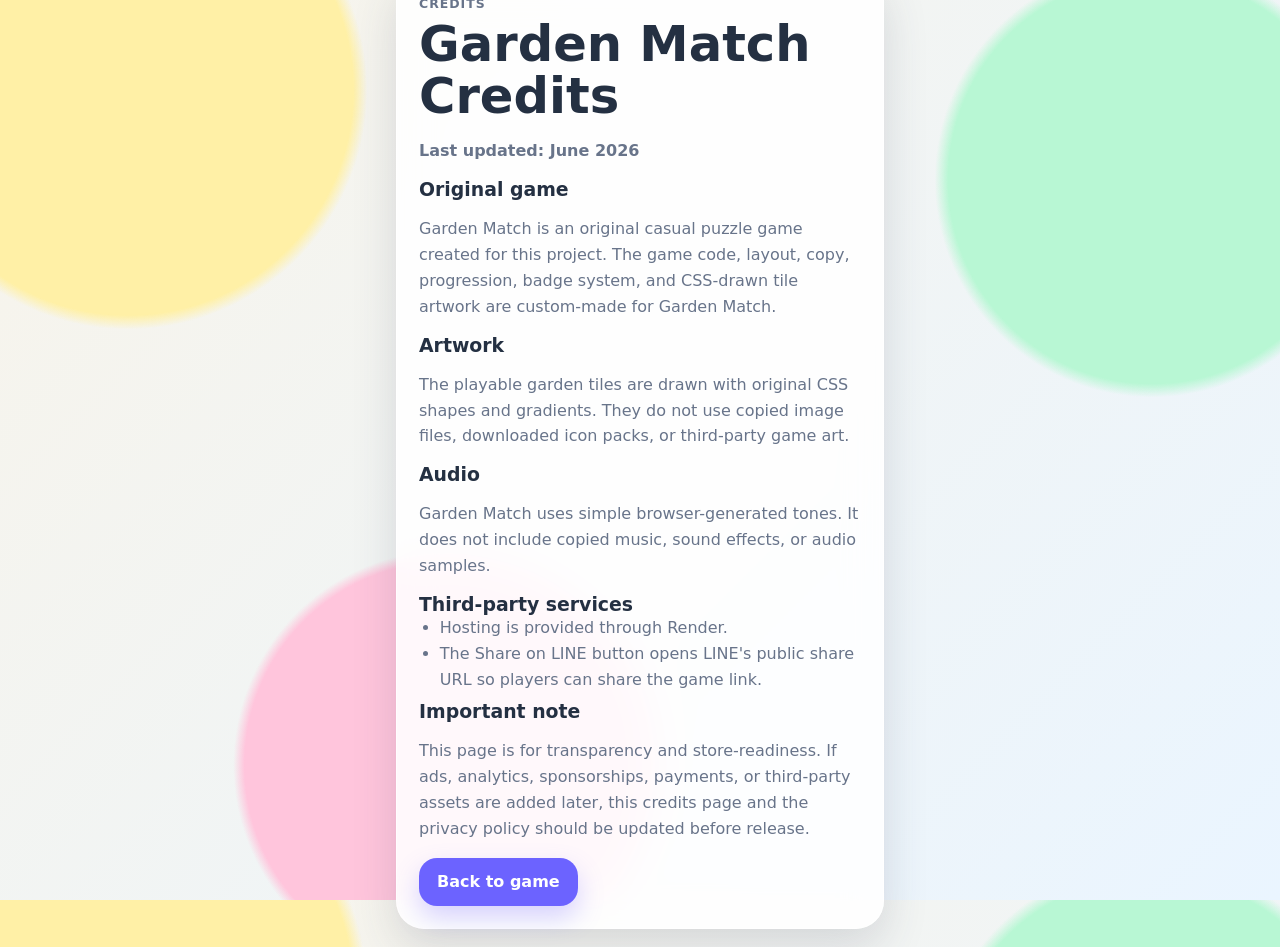
==== credits.html @ e34d945c "Add original tile artwork and LINE sharing" ====
<!doctype html>
<html lang="en">
<head>
  <meta charset="utf-8" />
  <meta name="viewport" content="width=device-width, initial-scale=1, viewport-fit=cover" />
  <meta name="theme-color" content="#6c63ff" />
  <meta http-equiv="Content-Security-Policy" content="default-src 'self'; script-src 'self'; style-src 'self'; img-src 'self' data:; font-src 'self'; connect-src 'self'; manifest-src 'self'; worker-src 'self'; object-src 'none'; base-uri 'self'; form-action 'self'; upgrade-insecure-requests" />
  <meta name="referrer" content="strict-origin-when-cross-origin" />
  <meta http-equiv="Permissions-Policy" content="camera=(), microphone=(), geolocation=(), payment=(), usb=(), accelerometer=(), gyroscope=(), magnetometer=()" />
  <title>Credits — Garden Match</title>
  <link rel="stylesheet" href="styles.css" />
</head>
<body>
  <main class="app-shell legal-card">
    <section class="card">
      <p class="eyebrow">Credits</p>
      <h1>Garden Match Credits</h1>
      <p class="updated">Last updated: June 2026</p>

      <h2>Original game</h2>
      <p>Garden Match is an original casual puzzle game created for this project. The game code, layout, copy, progression, badge system, and CSS-drawn tile artwork are custom-made for Garden Match.</p>

      <h2>Artwork</h2>
      <p>The playable garden tiles are drawn with original CSS shapes and gradients. They do not use copied image files, downloaded icon packs, or third-party game art.</p>

      <h2>Audio</h2>
      <p>Garden Match uses simple browser-generated tones. It does not include copied music, sound effects, or audio samples.</p>

      <h2>Third-party services</h2>
      <ul>
        <li>Hosting is provided through Render.</li>
        <li>The Share on LINE button opens LINE's public share URL so players can share the game link.</li>
      </ul>

      <h2>Important note</h2>
      <p>This page is for transparency and store-readiness. If ads, analytics, sponsorships, payments, or third-party assets are added later, this credits page and the privacy policy should be updated before release.</p>

      <a class="primary" href="index.html">Back to game</a>
    </section>
  </main>
</body>
</html>
---- styles.css ----
:root {
  --bg: #f8f4ea;
  --card: rgba(255, 255, 255, 0.88);
  --ink: #243042;
  --muted: #68748a;
  --primary: #6c63ff;
  --primary-dark: #554de7;
  --secondary: #15b79e;
  --danger: #ef476f;
  --shadow: 0 18px 45px rgba(55, 62, 90, 0.16);
  --radius: 28px;
  --tile-size: 44px;
  font-family: Inter, ui-rounded, system-ui, -apple-system, BlinkMacSystemFont, "Segoe UI", sans-serif;
}

* { box-sizing: border-box; -webkit-tap-highlight-color: transparent; }

html, body { height: 100%; }

body {
  margin: 0;
  color: var(--ink);
  background:
    radial-gradient(circle at 10% 10%, #fff0a6 0 16%, transparent 17%),
    radial-gradient(circle at 90% 20%, #b8f7d4 0 15%, transparent 16%),
    radial-gradient(circle at 35% 85%, #ffc5dc 0 18%, transparent 19%),
    linear-gradient(135deg, #f8f4ea 0%, #eaf5ff 100%);
  display: grid;
  place-items: center;
  min-height: 100dvh;
  overflow-x: hidden;
  overflow-y: auto;
}

body.legal-page {
  overflow: auto;
  align-items: start;
}

button, select { font: inherit; }

a { color: var(--primary-dark); font-weight: 900; text-decoration: none; }
a:hover { text-decoration: underline; }

.app-shell {
  width: min(100%, 520px);
  min-height: 100dvh;
  padding: max(18px, env(safe-area-inset-top)) 16px max(18px, env(safe-area-inset-bottom));
  display: grid;
  place-items: center;
}

body.legal-page .app-shell {
  width: min(100%, 760px);
  place-items: start center;
}

.card {
  width: 100%;
  background: var(--card);
  border: 1px solid rgba(255, 255, 255, 0.7);
  box-shadow: var(--shadow);
  border-radius: var(--radius);
  padding: 22px;
  backdrop-filter: blur(18px);
}

.hero { display: grid; gap: 18px; }

.brand-row { display: flex; gap: 14px; align-items: center; }

.logo {
  width: 64px;
  height: 64px;
  display: grid;
  place-items: center;
  font-size: 38px;
  border-radius: 22px;
  background: linear-gradient(135deg, #fff6b7, #bdf7d3);
  box-shadow: inset 0 -6px 12px rgba(0,0,0,0.08);
}

.eyebrow {
  margin: 0 0 4px;
  color: var(--muted);
  font-size: 0.78rem;
  font-weight: 800;
  letter-spacing: 0.08em;
  text-transform: uppercase;
}

h1, h2 { margin: 0; line-height: 1.05; }
h1 { font-size: clamp(2.35rem, 12vw, 4rem); }
h2 { font-size: 1.45rem; }

.intro { color: var(--muted); line-height: 1.55; margin: 0; font-size: 1.02rem; }

.settings-grid { display: grid; grid-template-columns: 1fr 1fr; gap: 12px; }
label { display: grid; gap: 6px; color: var(--muted); font-weight: 800; font-size: 0.78rem; text-transform: uppercase; letter-spacing: 0.06em; }
select {
  width: 100%;
  border: 0;
  color: var(--ink);
  background: #fff;
  border-radius: 16px;
  padding: 13px 12px;
  box-shadow: inset 0 0 0 1px rgba(36, 48, 66, 0.12);
}

button {
  min-height: 48px;
  border: 0;
  border-radius: 18px;
  cursor: pointer;
  color: var(--ink);
  font-weight: 900;
  transition: transform 140ms ease, filter 140ms ease, opacity 140ms ease;
  touch-action: manipulation;
}
button:active { transform: scale(0.97); }
button:disabled { opacity: 0.55; cursor: not-allowed; }

.primary { background: var(--primary); color: white; box-shadow: 0 12px 26px rgba(108, 99, 255, 0.28); }
.primary:hover { background: var(--primary-dark); }
.ghost { background: rgba(255,255,255,0.62); box-shadow: inset 0 0 0 1px rgba(36,48,66,0.1); }
.line-button { background: #06c755; color: #fff; box-shadow: 0 12px 26px rgba(6,199,85,0.22); }
.secondary { background: #fff; box-shadow: inset 0 0 0 1px rgba(36,48,66,0.1); padding: 0 12px; }
.icon-button { width: 48px; background: #fff; font-size: 1.5rem; }

.footer-links {
  display: flex;
  justify-content: center;
  align-items: center;
  gap: 10px;
  color: var(--muted);
  font-size: 0.88rem;
}

.badge-panel {
  display: grid;
  gap: 10px;
  padding: 14px;
  border-radius: 20px;
  background: rgba(255, 255, 255, 0.62);
  box-shadow: inset 0 0 0 1px rgba(36,48,66,0.08);
}

.badge-summary {
  margin: 0;
  color: var(--muted);
  line-height: 1.35;
  font-size: 0.92rem;
}

.badge-list {
  display: grid;
  grid-template-columns: repeat(5, 1fr);
  gap: 8px;
}

.badge {
  display: grid;
  place-items: center;
  min-height: 48px;
  border-radius: 16px;
  background: rgba(255,255,255,0.72);
  box-shadow: inset 0 0 0 1px rgba(36,48,66,0.09);
  font-size: 1.35rem;
  position: relative;
}

.badge.locked {
  filter: grayscale(1);
  opacity: 0.42;
}

.badge small {
  position: absolute;
  right: 5px;
  bottom: 4px;
  color: var(--muted);
  font-size: 0.56rem;
  font-weight: 950;
}

.reward-progress {
  margin: -2px 0 0;
  padding: 10px 12px;
  text-align: center;
  border-radius: 16px;
  color: var(--primary-dark);
  background: rgba(255,255,255,0.62);
  font-weight: 900;
  box-shadow: inset 0 0 0 1px rgba(108,99,255,0.12);
}

.confetti-piece {
  position: fixed;
  top: -20px;
  z-index: 9999;
  pointer-events: none;
  animation: confetti-fall var(--fall-duration, 1800ms) ease-in forwards;
  font-size: var(--confetti-size, 22px);
}

.hidden { display: none !important; }

.game { display: grid; gap: 15px; }
.game-header { display: grid; grid-template-columns: 48px 1fr 48px; align-items: center; gap: 10px; }
.stats { display: grid; grid-template-columns: repeat(3, 1fr); gap: 10px; }
.stats > div {
  display: grid;
  place-items: center;
  padding: 10px 6px;
  border-radius: 18px;
  background: rgba(255,255,255,0.72);
}
.stats span { font-size: 1.18rem; font-weight: 950; }
.stats small { color: var(--muted); font-weight: 800; }

.board-wrap { display: grid; place-items: center; padding: 10px; border-radius: 24px; background: rgba(255,255,255,0.58); }
.board {
  display: grid;
  gap: 6px;
  grid-template-columns: repeat(var(--board-size), var(--tile-size));
  user-select: none;
  touch-action: none;
}
.tile {
  width: var(--tile-size);
  height: var(--tile-size);
  display: grid;
  place-items: center;
  border: 0;
  border-radius: 15px;
  background: linear-gradient(180deg, #fff, #f5f7ff);
  box-shadow: 0 6px 0 rgba(36,48,66,0.10), inset 0 0 0 1px rgba(36,48,66,0.08);
  line-height: 1;
  position: relative;
  overflow: hidden;
}
.tile::before,
.tile::after {
  content: '';
  position: absolute;
  display: block;
}
.tile-flower::before {
  width: 58%;
  height: 58%;
  border-radius: 50%;
  background:
    radial-gradient(circle at 50% 50%, #ffb347 0 20%, transparent 22%),
    radial-gradient(circle at 50% 12%, #f7b7ff 0 18%, transparent 19%),
    radial-gradient(circle at 88% 50%, #f7b7ff 0 18%, transparent 19%),
    radial-gradient(circle at 50% 88%, #f7b7ff 0 18%, transparent 19%),
    radial-gradient(circle at 12% 50%, #f7b7ff 0 18%, transparent 19%);
}
.tile-flower::after {
  width: 12%;
  height: 28%;
  bottom: 13%;
  background: #35a853;
  border-radius: 8px;
  box-shadow: -8px 8px 0 #70c978, 8px 7px 0 #70c978;
}
.tile-berry::before {
  width: 48%;
  height: 56%;
  top: 27%;
  border-radius: 48% 48% 54% 54%;
  background: radial-gradient(circle at 35% 32%, #ff9aa2 0 10%, transparent 11%), linear-gradient(145deg, #ff5a76, #d93557);
}
.tile-berry::after {
  width: 32%;
  height: 20%;
  top: 17%;
  background: #58b368;
  clip-path: polygon(50% 0, 62% 38%, 100% 30%, 70% 58%, 82% 100%, 50% 72%, 18% 100%, 30% 58%, 0 30%, 38% 38%);
}
.tile-mushroom::before {
  width: 62%;
  height: 38%;
  top: 20%;
  border-radius: 60% 60% 22% 22%;
  background: radial-gradient(circle at 35% 45%, #fff 0 8%, transparent 9%), radial-gradient(circle at 65% 35%, #fff 0 7%, transparent 8%), linear-gradient(135deg, #ff816f, #e94655);
}
.tile-mushroom::after {
  width: 30%;
  height: 34%;
  bottom: 18%;
  border-radius: 9px 9px 13px 13px;
  background: linear-gradient(180deg, #fff6dd, #efc78d);
}
.tile-clover::before {
  width: 58%;
  height: 58%;
  background:
    radial-gradient(circle at 35% 35%, #42c875 0 21%, transparent 22%),
    radial-gradient(circle at 65% 35%, #42c875 0 21%, transparent 22%),
    radial-gradient(circle at 35% 65%, #42c875 0 21%, transparent 22%),
    radial-gradient(circle at 65% 65%, #42c875 0 21%, transparent 22%);
}
.tile-clover::after {
  width: 9%;
  height: 28%;
  bottom: 14%;
  transform: rotate(28deg);
  border-radius: 8px;
  background: #259957;
}
.tile-blueberry::before {
  width: 54%;
  height: 54%;
  border-radius: 50%;
  background: radial-gradient(circle at 34% 28%, #9ed0ff 0 10%, transparent 11%), linear-gradient(145deg, #6fa8ff, #3867d6);
}
.tile-blueberry::after {
  width: 22%;
  height: 22%;
  top: 23%;
  background: #3457a8;
  clip-path: polygon(50% 0, 61% 34%, 98% 35%, 68% 56%, 79% 92%, 50% 70%, 21% 92%, 32% 56%, 2% 35%, 39% 34%);
}
.tile-sunflower::before {
  width: 66%;
  height: 66%;
  border-radius: 50%;
  background:
    radial-gradient(circle at 50% 50%, #7b4a1e 0 18%, transparent 19%),
    repeating-conic-gradient(from 8deg, #ffd45a 0 12deg, #ffad33 12deg 24deg, transparent 24deg 36deg);
}
.tile-sunflower::after {
  width: 12%;
  height: 25%;
  bottom: 12%;
  border-radius: 8px;
  background: #38a65a;
}
.tile.selected { outline: 4px solid rgba(108,99,255,0.42); transform: translateY(-3px); }
.tile.hint { animation: pulse 700ms ease-in-out 3; }
.tile.pop { animation: pop 240ms ease-in forwards; }
.tile.drop { animation: drop 260ms ease-out; }

.actions { display: grid; grid-template-columns: repeat(3, 1fr); gap: 10px; }

.legal-card { display: grid; gap: 16px; }
.legal-card h1 { font-size: clamp(2rem, 9vw, 3.1rem); }
.legal-card h2 { margin-top: 10px; font-size: 1.18rem; }
.legal-card p, .legal-card li { color: var(--muted); line-height: 1.62; }
.legal-card ul { margin: 0; padding-left: 1.3rem; }
.legal-card .updated { color: var(--muted); font-weight: 800; }
.legal-card .primary { display: inline-grid; place-items: center; min-height: 48px; border-radius: 18px; padding: 0 18px; justify-self: start; }

#message-dialog { border: 0; background: transparent; padding: 12px; width: min(92vw, 430px); }
#message-dialog::backdrop { background: rgba(36, 48, 66, 0.38); backdrop-filter: blur(3px); }
.dialog-card { background: #fff; border-radius: 26px; padding: 22px; box-shadow: var(--shadow); display: grid; gap: 16px; }
.dialog-card p { margin: 0; color: var(--muted); line-height: 1.55; white-space: pre-line; }
.dialog-card menu { margin: 0; padding: 0; display: grid; }

@keyframes pulse { 50% { transform: translateY(-5px) scale(1.07); filter: brightness(1.07); } }
@keyframes pop { to { transform: scale(0.25) rotate(16deg); opacity: 0; } }
@keyframes drop { from { transform: translateY(-16px); opacity: 0.35; } }
@keyframes confetti-fall {
  0% { transform: translate3d(0, -20px, 0) rotate(0deg); opacity: 1; }
  75% { opacity: 1; }
  100% { transform: translate3d(var(--drift, 24px), 105vh, 0) rotate(680deg); opacity: 0; }
}

@media (max-width: 390px), (max-height: 700px) {
  :root { --tile-size: 38px; }
  .card { padding: 16px; border-radius: 24px; }
  .hero { gap: 14px; }
  .settings-grid { grid-template-columns: 1fr; }
  .actions { gap: 7px; }
  .secondary { font-size: 0.88rem; }
}

@media (min-width: 500px) and (min-height: 780px) {
  :root { --tile-size: 50px; }
}
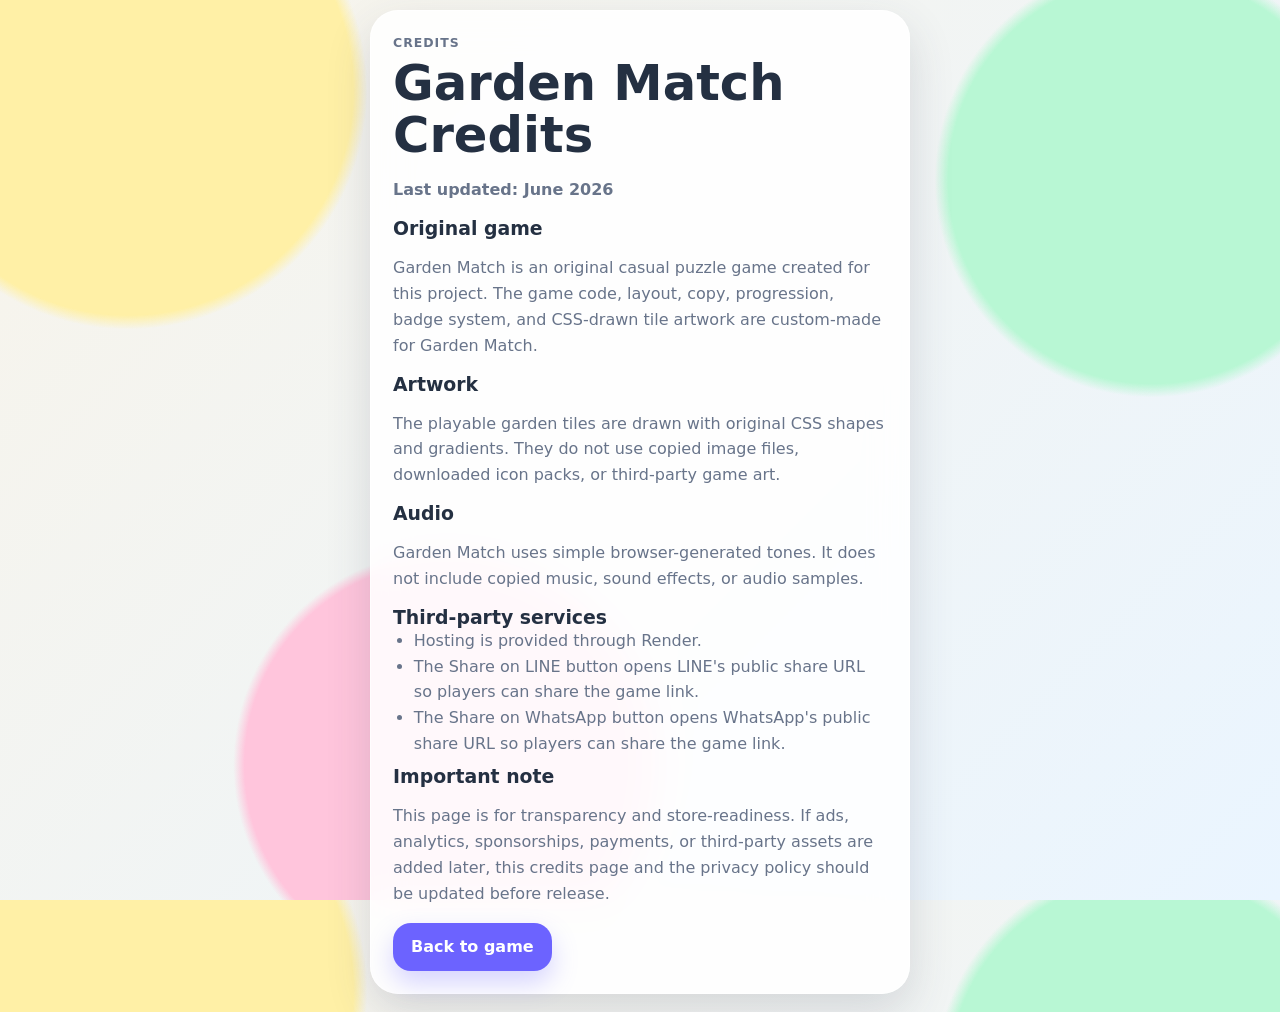
==== commit 7eba8471: "Add WhatsApp sharing button" ====
--- a/credits.html
+++ b/credits.html
@@ -30,6 +30,7 @@
       <ul>
         <li>Hosting is provided through Render.</li>
         <li>The Share on LINE button opens LINE's public share URL so players can share the game link.</li>
+        <li>The Share on WhatsApp button opens WhatsApp's public share URL so players can share the game link.</li>
       </ul>
 
       <h2>Important note</h2>
--- a/styles.css
+++ b/styles.css
@@ -26,7 +26,7 @@
     radial-gradient(circle at 35% 85%, #ffc5dc 0 18%, transparent 19%),
     linear-gradient(135deg, #f8f4ea 0%, #eaf5ff 100%);
   display: grid;
-  place-items: center;
+  place-items: start center;
   min-height: 100dvh;
   overflow-x: hidden;
   overflow-y: auto;
@@ -43,13 +43,13 @@
 a:hover { text-decoration: underline; }
 
 .app-shell {
-  width: min(100%, 520px);
-  min-height: 100dvh;
-  padding: max(18px, env(safe-area-inset-top)) 16px max(18px, env(safe-area-inset-bottom));
-  display: grid;
-  place-items: center;
-}
-
+  width: min(100%, 560px);
+  min-height: 100%;
+  margin: 0 auto;
+  display: grid;
+  align-items: start;
+  padding: max(10px, env(safe-area-inset-top)) 10px max(18px, env(safe-area-inset-bottom));
+}
 body.legal-page .app-shell {
   width: min(100%, 760px);
   place-items: start center;
@@ -61,21 +61,24 @@
   border: 1px solid rgba(255, 255, 255, 0.7);
   box-shadow: var(--shadow);
   border-radius: var(--radius);
-  padding: 22px;
+  padding: clamp(14px, 3.2vw, 22px);
   backdrop-filter: blur(18px);
 }
 
-.hero { display: grid; gap: 18px; }
-
-.brand-row { display: flex; gap: 14px; align-items: center; }
+.hero { display: grid; gap: clamp(10px, 2.4vw, 16px); }
+
+.hero h1 { font-size: clamp(2rem, 9vw, 3.45rem); }
+.hero .intro { font-size: clamp(0.9rem, 2.5vw, 1rem); line-height: 1.42; }
+
+.brand-row { display: flex; gap: 12px; align-items: center; }
 
 .logo {
-  width: 64px;
-  height: 64px;
+  width: clamp(46px, 11vw, 60px);
+  height: clamp(46px, 11vw, 60px);
   display: grid;
   place-items: center;
-  font-size: 38px;
-  border-radius: 22px;
+  font-size: clamp(28px, 7vw, 36px);
+  border-radius: 20px;
   background: linear-gradient(135deg, #fff6b7, #bdf7d3);
   box-shadow: inset 0 -6px 12px rgba(0,0,0,0.08);
 }
@@ -108,9 +111,9 @@
 }
 
 button {
-  min-height: 48px;
+  min-height: 44px;
   border: 0;
-  border-radius: 18px;
+  border-radius: 16px;
   cursor: pointer;
   color: var(--ink);
   font-weight: 900;
@@ -124,6 +127,18 @@
 .primary:hover { background: var(--primary-dark); }
 .ghost { background: rgba(255,255,255,0.62); box-shadow: inset 0 0 0 1px rgba(36,48,66,0.1); }
 .line-button { background: #06c755; color: #fff; box-shadow: 0 12px 26px rgba(6,199,85,0.22); }
+.whatsapp-button { background: #25d366; color: #fff; box-shadow: 0 12px 26px rgba(37,211,102,0.22); }
+.home-actions {
+  display: grid;
+  grid-template-columns: repeat(2, minmax(0, 1fr));
+  gap: 8px;
+}
+.home-actions .primary {
+  grid-column: 1 / -1;
+}
+.home-actions button {
+  min-height: 42px;
+}
 .secondary { background: #fff; box-shadow: inset 0 0 0 1px rgba(36,48,66,0.1); padding: 0 12px; }
 .icon-button { width: 48px; background: #fff; font-size: 1.5rem; }
 
@@ -131,16 +146,17 @@
   display: flex;
   justify-content: center;
   align-items: center;
-  gap: 10px;
+  flex-wrap: wrap;
+  gap: 6px 10px;
   color: var(--muted);
-  font-size: 0.88rem;
+  font-size: 0.82rem;
 }
 
 .badge-panel {
   display: grid;
-  gap: 10px;
-  padding: 14px;
-  border-radius: 20px;
+  gap: 8px;
+  padding: 11px;
+  border-radius: 18px;
   background: rgba(255, 255, 255, 0.62);
   box-shadow: inset 0 0 0 1px rgba(36,48,66,0.08);
 }
@@ -148,24 +164,24 @@
 .badge-summary {
   margin: 0;
   color: var(--muted);
-  line-height: 1.35;
-  font-size: 0.92rem;
+  line-height: 1.25;
+  font-size: 0.84rem;
 }
 
 .badge-list {
   display: grid;
-  grid-template-columns: repeat(5, 1fr);
-  gap: 8px;
+  grid-template-columns: repeat(10, minmax(34px, 1fr));
+  gap: 6px;
 }
 
 .badge {
   display: grid;
   place-items: center;
-  min-height: 48px;
-  border-radius: 16px;
+  min-height: 38px;
+  border-radius: 12px;
   background: rgba(255,255,255,0.72);
   box-shadow: inset 0 0 0 1px rgba(36,48,66,0.09);
-  font-size: 1.35rem;
+  font-size: 1.08rem;
   position: relative;
 }
 
@@ -369,9 +385,21 @@
 
 @media (max-width: 390px), (max-height: 700px) {
   :root { --tile-size: 38px; }
-  .card { padding: 16px; border-radius: 24px; }
-  .hero { gap: 14px; }
-  .settings-grid { grid-template-columns: 1fr; }
+  .app-shell { padding-inline: 8px; padding-top: 8px; }
+  .card { padding: 12px; border-radius: 22px; }
+  .hero { gap: 9px; }
+  .hero h1 { font-size: clamp(1.8rem, 8.5vw, 2.5rem); }
+  .hero .intro { font-size: 0.86rem; line-height: 1.34; }
+  .eyebrow { font-size: 0.68rem; }
+  .settings-grid { grid-template-columns: 1fr 1fr; gap: 8px; }
+  select { padding: 10px; border-radius: 14px; }
+  label { font-size: 0.68rem; }
+  .badge-panel { padding: 9px; gap: 6px; }
+  .badge-list { grid-template-columns: repeat(5, 1fr); gap: 5px; }
+  .badge { min-height: 32px; font-size: 0.95rem; }
+  .badge small { font-size: 0.5rem; }
+  .home-actions { gap: 7px; }
+  .home-actions button { min-height: 40px; font-size: 0.88rem; }
   .actions { gap: 7px; }
   .secondary { font-size: 0.88rem; }
 }
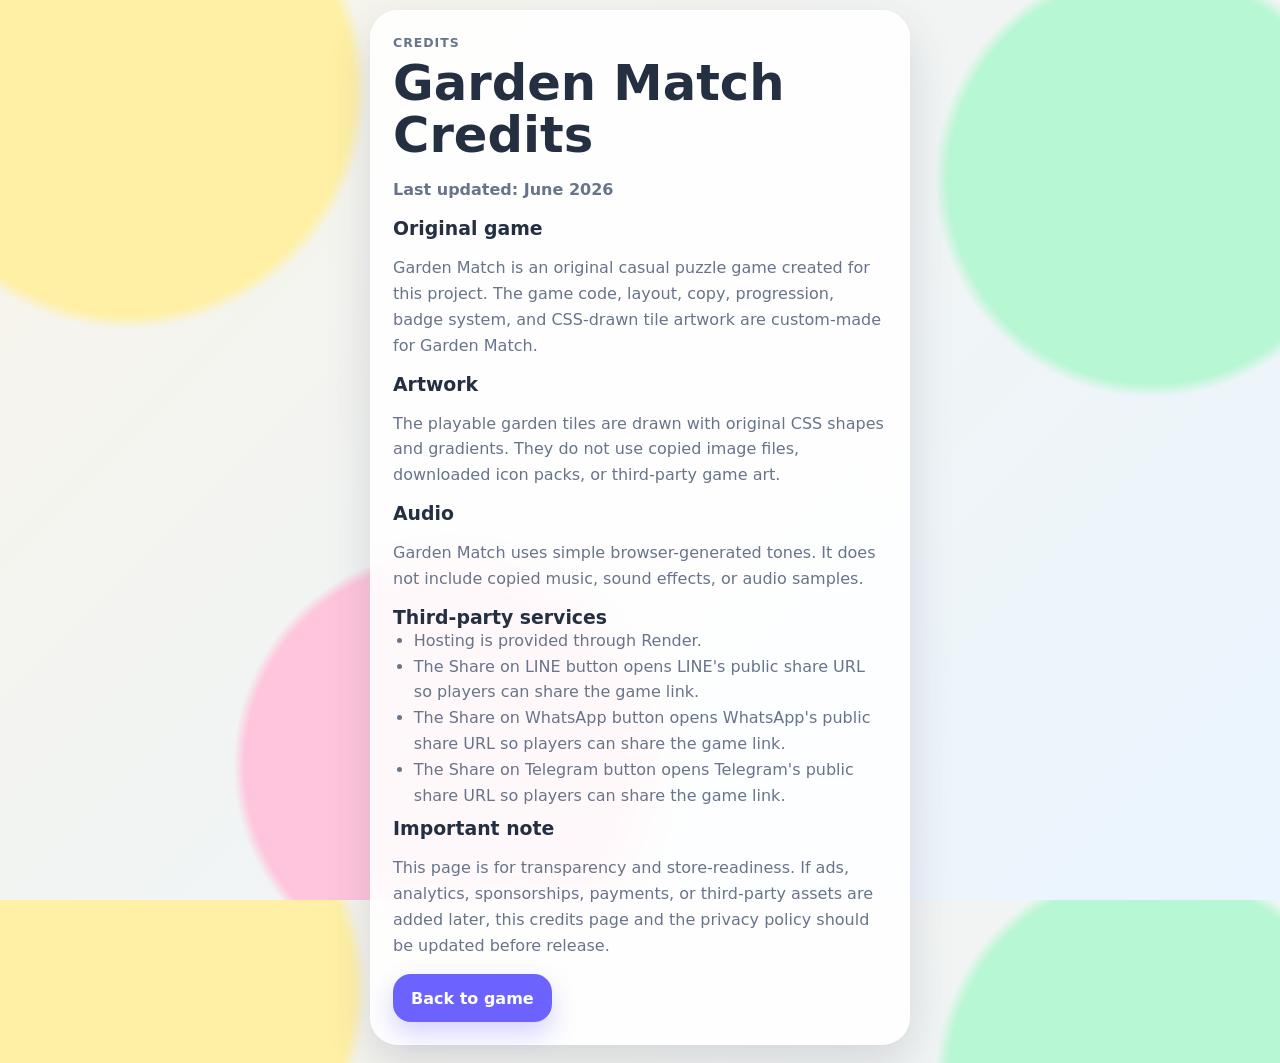
==== commit ac89ad2b: "Add Telegram sharing button" ====
--- a/credits.html
+++ b/credits.html
@@ -31,6 +31,7 @@
         <li>Hosting is provided through Render.</li>
         <li>The Share on LINE button opens LINE's public share URL so players can share the game link.</li>
         <li>The Share on WhatsApp button opens WhatsApp's public share URL so players can share the game link.</li>
+        <li>The Share on Telegram button opens Telegram's public share URL so players can share the game link.</li>
       </ul>
 
       <h2>Important note</h2>
--- a/styles.css
+++ b/styles.css
@@ -128,6 +128,7 @@
 .ghost { background: rgba(255,255,255,0.62); box-shadow: inset 0 0 0 1px rgba(36,48,66,0.1); }
 .line-button { background: #06c755; color: #fff; box-shadow: 0 12px 26px rgba(6,199,85,0.22); }
 .whatsapp-button { background: #25d366; color: #fff; box-shadow: 0 12px 26px rgba(37,211,102,0.22); }
+.telegram-button { background: #229ed9; color: #fff; box-shadow: 0 12px 26px rgba(34,158,217,0.22); }
 .home-actions {
   display: grid;
   grid-template-columns: repeat(2, minmax(0, 1fr));
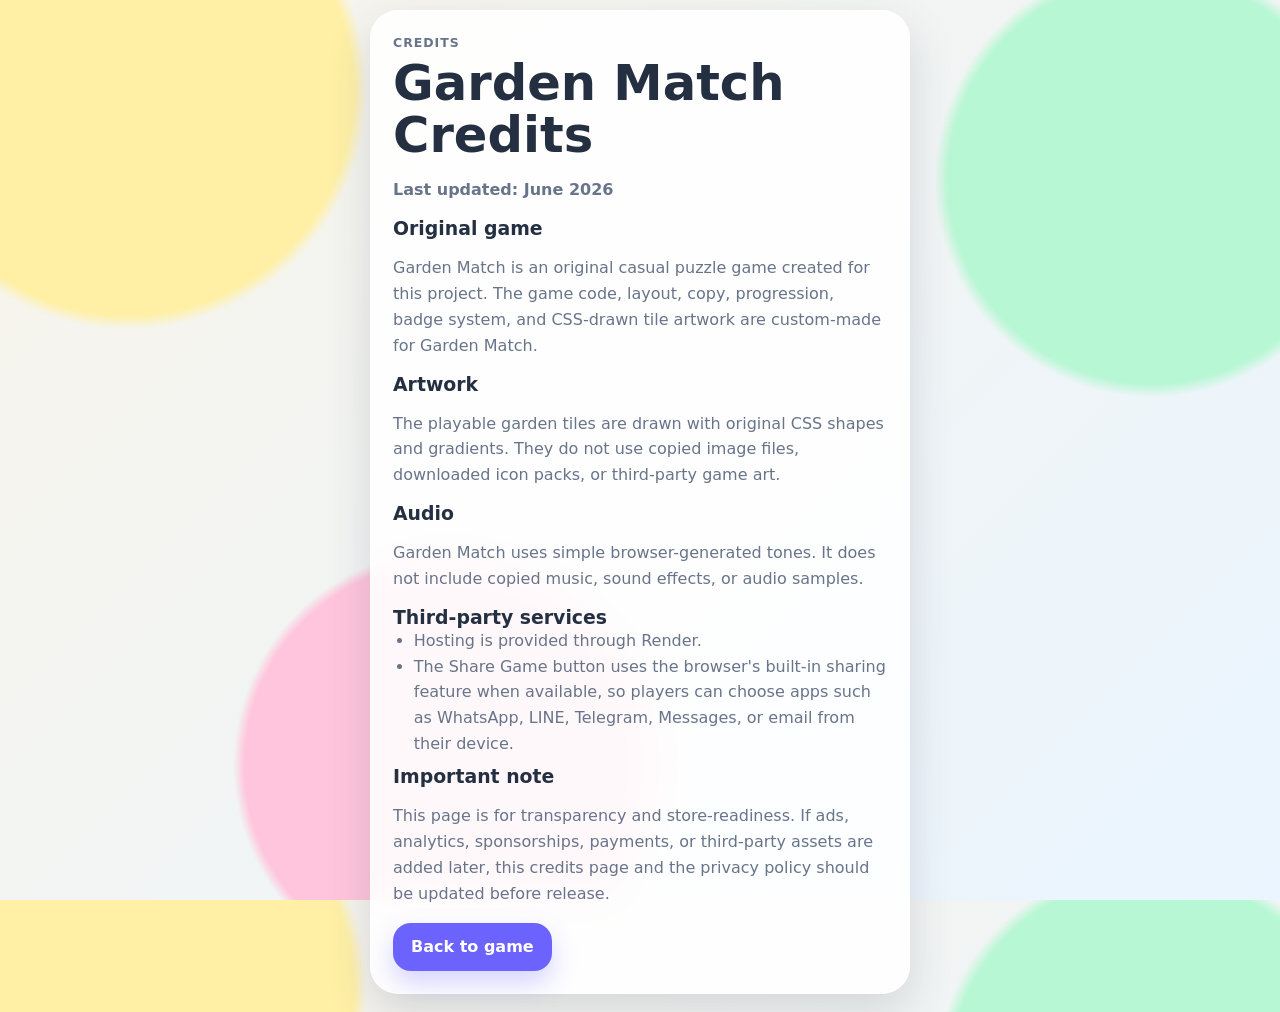
==== commit c44b00ac: "Simplify sharing to one button" ====
--- a/credits.html
+++ b/credits.html
@@ -29,9 +29,7 @@
       <h2>Third-party services</h2>
       <ul>
         <li>Hosting is provided through Render.</li>
-        <li>The Share on LINE button opens LINE's public share URL so players can share the game link.</li>
-        <li>The Share on WhatsApp button opens WhatsApp's public share URL so players can share the game link.</li>
-        <li>The Share on Telegram button opens Telegram's public share URL so players can share the game link.</li>
+        <li>The Share Game button uses the browser's built-in sharing feature when available, so players can choose apps such as WhatsApp, LINE, Telegram, Messages, or email from their device.</li>
       </ul>
 
       <h2>Important note</h2>
--- a/styles.css
+++ b/styles.css
@@ -126,9 +126,6 @@
 .primary { background: var(--primary); color: white; box-shadow: 0 12px 26px rgba(108, 99, 255, 0.28); }
 .primary:hover { background: var(--primary-dark); }
 .ghost { background: rgba(255,255,255,0.62); box-shadow: inset 0 0 0 1px rgba(36,48,66,0.1); }
-.line-button { background: #06c755; color: #fff; box-shadow: 0 12px 26px rgba(6,199,85,0.22); }
-.whatsapp-button { background: #25d366; color: #fff; box-shadow: 0 12px 26px rgba(37,211,102,0.22); }
-.telegram-button { background: #229ed9; color: #fff; box-shadow: 0 12px 26px rgba(34,158,217,0.22); }
 .home-actions {
   display: grid;
   grid-template-columns: repeat(2, minmax(0, 1fr));
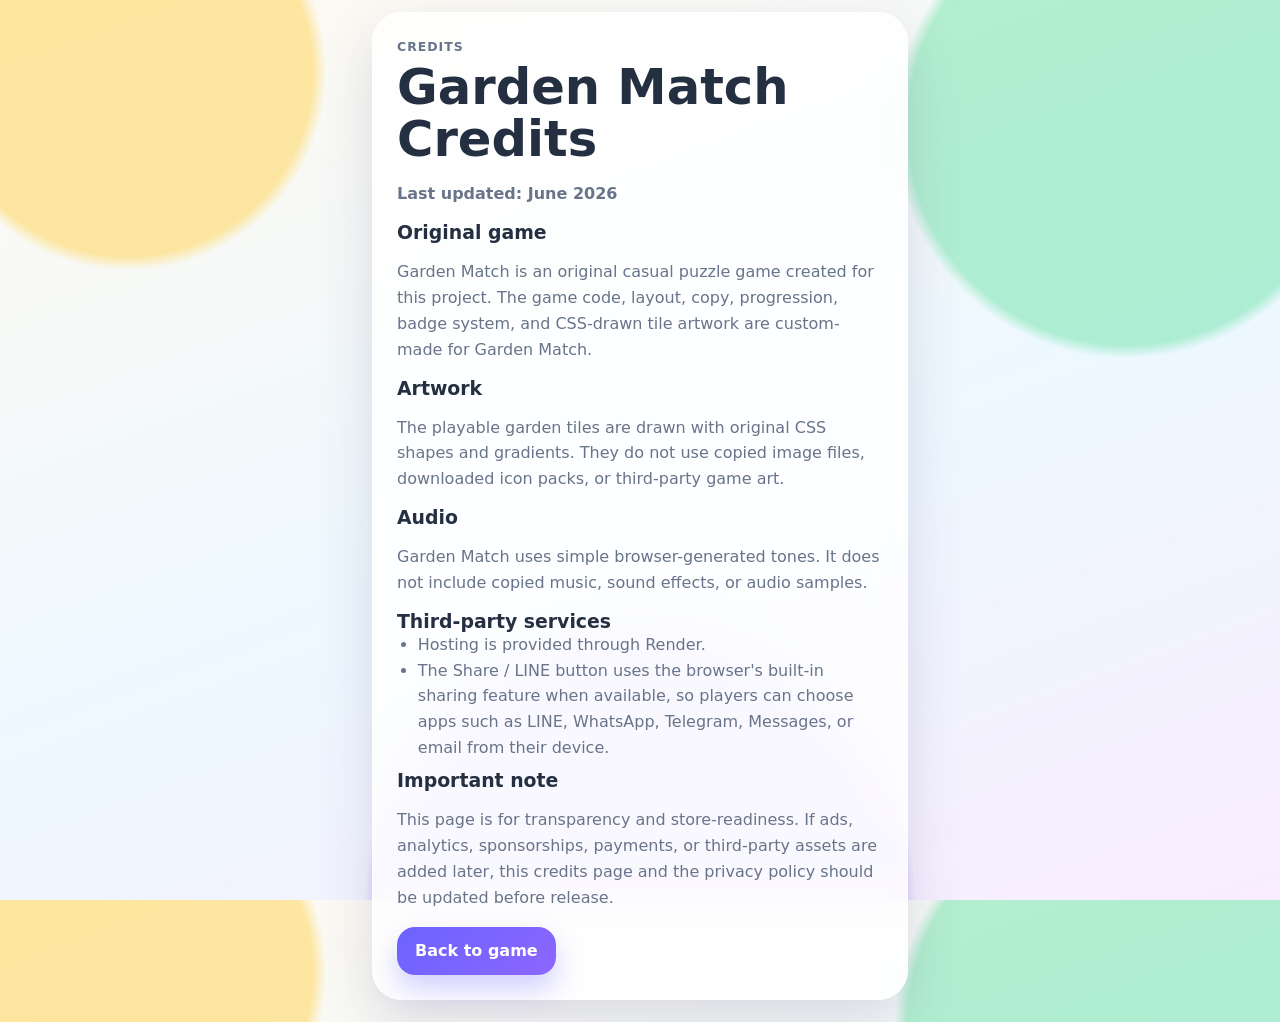
==== commit fd135cb6: "Redesign home screen and clarify sharing" ====
--- a/credits.html
+++ b/credits.html
@@ -29,7 +29,7 @@
       <h2>Third-party services</h2>
       <ul>
         <li>Hosting is provided through Render.</li>
-        <li>The Share Game button uses the browser's built-in sharing feature when available, so players can choose apps such as WhatsApp, LINE, Telegram, Messages, or email from their device.</li>
+        <li>The Share / LINE button uses the browser's built-in sharing feature when available, so players can choose apps such as LINE, WhatsApp, Telegram, Messages, or email from their device.</li>
       </ul>
 
       <h2>Important note</h2>
--- a/styles.css
+++ b/styles.css
@@ -21,10 +21,10 @@
   margin: 0;
   color: var(--ink);
   background:
-    radial-gradient(circle at 10% 10%, #fff0a6 0 16%, transparent 17%),
-    radial-gradient(circle at 90% 20%, #b8f7d4 0 15%, transparent 16%),
-    radial-gradient(circle at 35% 85%, #ffc5dc 0 18%, transparent 19%),
-    linear-gradient(135deg, #f8f4ea 0%, #eaf5ff 100%);
+    radial-gradient(circle at 10% 8%, rgba(255, 214, 92, 0.55) 0 13%, transparent 14%),
+    radial-gradient(circle at 88% 14%, rgba(83, 222, 151, 0.42) 0 16%, transparent 17%),
+    radial-gradient(circle at 50% 100%, rgba(166, 126, 255, 0.24) 0 24%, transparent 25%),
+    linear-gradient(160deg, #fffaf1 0%, #edf8ff 55%, #f9edff 100%);
   display: grid;
   place-items: start center;
   min-height: 100dvh;
@@ -48,7 +48,7 @@
   margin: 0 auto;
   display: grid;
   align-items: start;
-  padding: max(10px, env(safe-area-inset-top)) 10px max(18px, env(safe-area-inset-bottom));
+  padding: max(12px, env(safe-area-inset-top)) 12px max(22px, env(safe-area-inset-bottom));
 }
 body.legal-page .app-shell {
   width: min(100%, 760px);
@@ -57,30 +57,75 @@
 
 .card {
   width: 100%;
-  background: var(--card);
-  border: 1px solid rgba(255, 255, 255, 0.7);
-  box-shadow: var(--shadow);
-  border-radius: var(--radius);
-  padding: clamp(14px, 3.2vw, 22px);
-  backdrop-filter: blur(18px);
-}
-
-.hero { display: grid; gap: clamp(10px, 2.4vw, 16px); }
-
-.hero h1 { font-size: clamp(2rem, 9vw, 3.45rem); }
-.hero .intro { font-size: clamp(0.9rem, 2.5vw, 1rem); line-height: 1.42; }
-
-.brand-row { display: flex; gap: 12px; align-items: center; }
+  background: rgba(255, 255, 255, 0.82);
+  border: 1px solid rgba(255, 255, 255, 0.78);
+  box-shadow: 0 22px 55px rgba(69, 64, 115, 0.16);
+  border-radius: 30px;
+  padding: clamp(16px, 4vw, 24px);
+  backdrop-filter: blur(22px);
+}
+
+.hero { display: grid; gap: 14px; }
+
+.hero-top {
+  display: grid;
+  grid-template-columns: auto 1fr;
+  gap: 14px;
+  align-items: center;
+  padding: 4px 2px 2px;
+}
+
+.hero h1 {
+  font-size: clamp(2.55rem, 12vw, 4.4rem);
+  letter-spacing: -0.065em;
+  line-height: 0.92;
+}
+.hero .intro {
+  margin-top: 8px;
+  font-size: clamp(0.96rem, 2.8vw, 1.04rem);
+  line-height: 1.42;
+  color: var(--muted);
+}
 
 .logo {
-  width: clamp(46px, 11vw, 60px);
-  height: clamp(46px, 11vw, 60px);
+  width: clamp(72px, 18vw, 96px);
+  height: clamp(72px, 18vw, 96px);
   display: grid;
   place-items: center;
-  font-size: clamp(28px, 7vw, 36px);
-  border-radius: 20px;
-  background: linear-gradient(135deg, #fff6b7, #bdf7d3);
-  box-shadow: inset 0 -6px 12px rgba(0,0,0,0.08);
+  border-radius: 28px;
+  background: linear-gradient(145deg, #fff8b9, #bdf8d5 62%, #c9f0ff);
+  box-shadow: inset 0 -10px 20px rgba(20, 90, 70, 0.10), 0 14px 30px rgba(67, 159, 117, 0.20);
+}
+
+.logo-flower {
+  width: 58px;
+  height: 58px;
+  position: relative;
+  display: block;
+}
+.logo-flower::before {
+  content: '';
+  position: absolute;
+  inset: 4px;
+  border-radius: 50%;
+  background:
+    radial-gradient(circle at 50% 50%, #ff8b2c 0 15%, transparent 16%),
+    radial-gradient(circle at 50% 7%, #f5b6ff 0 18%, transparent 19%),
+    radial-gradient(circle at 91% 50%, #f5b6ff 0 18%, transparent 19%),
+    radial-gradient(circle at 50% 91%, #f5b6ff 0 18%, transparent 19%),
+    radial-gradient(circle at 9% 50%, #f5b6ff 0 18%, transparent 19%);
+  filter: drop-shadow(0 6px 8px rgba(125, 84, 178, 0.24));
+}
+.logo-flower::after {
+  content: '';
+  position: absolute;
+  left: 25px;
+  bottom: 1px;
+  width: 8px;
+  height: 22px;
+  border-radius: 8px;
+  background: #35a853;
+  box-shadow: -13px 9px 0 -2px #62bf73, 13px 9px 0 -2px #62bf73;
 }
 
 .eyebrow {
@@ -97,6 +142,28 @@
 h2 { font-size: 1.45rem; }
 
 .intro { color: var(--muted); line-height: 1.55; margin: 0; font-size: 1.02rem; }
+
+.goal-card {
+  display: grid;
+  grid-template-columns: 58px 1fr;
+  gap: 12px;
+  align-items: center;
+  padding: 12px;
+  border-radius: 22px;
+  background: linear-gradient(135deg, rgba(255, 255, 255, 0.82), rgba(251, 240, 255, 0.86));
+  box-shadow: inset 0 0 0 1px rgba(92, 77, 160, 0.08);
+}
+.goal-card strong { display: block; font-size: 1rem; }
+.goal-card span { display: block; margin-top: 3px; color: var(--muted); line-height: 1.35; font-size: 0.9rem; }
+.tile-demo {
+  width: 52px;
+  height: 52px;
+  border-radius: 17px;
+  background: linear-gradient(180deg, #fff, #f5f7ff);
+  box-shadow: 0 7px 0 rgba(36,48,66,0.08), inset 0 0 0 1px rgba(36,48,66,0.08);
+  position: relative;
+  overflow: hidden;
+}
 
 .settings-grid { display: grid; grid-template-columns: 1fr 1fr; gap: 12px; }
 label { display: grid; gap: 6px; color: var(--muted); font-weight: 800; font-size: 0.78rem; text-transform: uppercase; letter-spacing: 0.06em; }
@@ -111,34 +178,56 @@
 }
 
 button {
-  min-height: 44px;
+  min-height: 48px;
   border: 0;
-  border-radius: 16px;
+  border-radius: 18px;
   cursor: pointer;
   color: var(--ink);
   font-weight: 900;
+  letter-spacing: -0.01em;
   transition: transform 140ms ease, filter 140ms ease, opacity 140ms ease;
   touch-action: manipulation;
 }
 button:active { transform: scale(0.97); }
 button:disabled { opacity: 0.55; cursor: not-allowed; }
 
-.primary { background: var(--primary); color: white; box-shadow: 0 12px 26px rgba(108, 99, 255, 0.28); }
-.primary:hover { background: var(--primary-dark); }
-.ghost { background: rgba(255,255,255,0.62); box-shadow: inset 0 0 0 1px rgba(36,48,66,0.1); }
+.primary { background: linear-gradient(135deg, #6c63ff, #8c66ff); color: white; box-shadow: 0 14px 28px rgba(108, 99, 255, 0.30); }
+.primary:hover { filter: brightness(0.98); }
+.ghost { background: rgba(255,255,255,0.72); box-shadow: inset 0 0 0 1px rgba(36,48,66,0.11); }
+.line-button { background: #06c755; color: #fff; box-shadow: 0 12px 26px rgba(6,199,85,0.22); }
 .home-actions {
   display: grid;
   grid-template-columns: repeat(2, minmax(0, 1fr));
-  gap: 8px;
+  gap: 9px;
 }
 .home-actions .primary {
   grid-column: 1 / -1;
+  min-height: 56px;
+  font-size: 1.12rem;
 }
 .home-actions button {
-  min-height: 42px;
+  min-height: 46px;
 }
 .secondary { background: #fff; box-shadow: inset 0 0 0 1px rgba(36,48,66,0.1); padding: 0 12px; }
 .icon-button { width: 48px; background: #fff; font-size: 1.5rem; }
+
+.settings-card {
+  border-radius: 20px;
+  background: rgba(255,255,255,0.60);
+  box-shadow: inset 0 0 0 1px rgba(36,48,66,0.08);
+  overflow: hidden;
+}
+.settings-card summary {
+  cursor: pointer;
+  padding: 12px 14px;
+  color: var(--ink);
+  font-weight: 950;
+  list-style: none;
+}
+.settings-card summary::-webkit-details-marker { display: none; }
+.settings-card summary::after { content: '▾'; float: right; color: var(--muted); }
+.settings-card[open] summary::after { content: '▴'; }
+.settings-card .settings-grid { padding: 0 12px 12px; }
 
 .footer-links {
   display: flex;
@@ -254,29 +343,36 @@
   overflow: hidden;
 }
 .tile::before,
-.tile::after {
+.tile::after,
+.tile-demo::before,
+.tile-demo::after {
   content: '';
   position: absolute;
   display: block;
 }
 .tile-flower::before {
-  width: 58%;
-  height: 58%;
+  width: 72%;
+  height: 72%;
+  left: 14%;
+  top: 7%;
   border-radius: 50%;
   background:
-    radial-gradient(circle at 50% 50%, #ffb347 0 20%, transparent 22%),
-    radial-gradient(circle at 50% 12%, #f7b7ff 0 18%, transparent 19%),
-    radial-gradient(circle at 88% 50%, #f7b7ff 0 18%, transparent 19%),
-    radial-gradient(circle at 50% 88%, #f7b7ff 0 18%, transparent 19%),
-    radial-gradient(circle at 12% 50%, #f7b7ff 0 18%, transparent 19%);
+    radial-gradient(circle at 50% 50%, #ff8b2c 0 17%, #ffb13d 18% 24%, transparent 25%),
+    radial-gradient(circle at 50% 8%, #efb7ff 0 19%, transparent 20%),
+    radial-gradient(circle at 86% 30%, #efb7ff 0 19%, transparent 20%),
+    radial-gradient(circle at 75% 82%, #efb7ff 0 19%, transparent 20%),
+    radial-gradient(circle at 25% 82%, #efb7ff 0 19%, transparent 20%),
+    radial-gradient(circle at 14% 30%, #efb7ff 0 19%, transparent 20%);
+  filter: drop-shadow(0 4px 5px rgba(117, 74, 148, 0.22));
 }
 .tile-flower::after {
-  width: 12%;
-  height: 28%;
-  bottom: 13%;
-  background: #35a853;
+  width: 13%;
+  height: 32%;
+  left: 44%;
+  bottom: 6%;
+  background: #2da65a;
   border-radius: 8px;
-  box-shadow: -8px 8px 0 #70c978, 8px 7px 0 #70c978;
+  box-shadow: -11px 9px 0 -2px #65c879, 11px 9px 0 -2px #65c879;
 }
 .tile-berry::before {
   width: 48%;
@@ -379,6 +475,20 @@
   0% { transform: translate3d(0, -20px, 0) rotate(0deg); opacity: 1; }
   75% { opacity: 1; }
   100% { transform: translate3d(var(--drift, 24px), 105vh, 0) rotate(680deg); opacity: 0; }
+}
+
+@media (max-width: 520px) {
+  .app-shell { padding-inline: 10px; padding-top: 10px; }
+  .hero-top { grid-template-columns: 72px 1fr; gap: 12px; }
+  .logo { width: 72px; height: 72px; border-radius: 24px; }
+  .logo-flower { width: 50px; height: 50px; }
+  .hero h1 { font-size: clamp(2.35rem, 13vw, 3.4rem); }
+  .hero .intro { font-size: 0.96rem; }
+  .goal-card { grid-template-columns: 52px 1fr; padding: 10px; }
+  .home-actions { grid-template-columns: 1fr 1fr; }
+  .home-actions .primary { min-height: 54px; }
+  .settings-grid { grid-template-columns: 1fr; }
+  .badge-list { grid-template-columns: repeat(5, 1fr); }
 }
 
 @media (max-width: 390px), (max-height: 700px) {
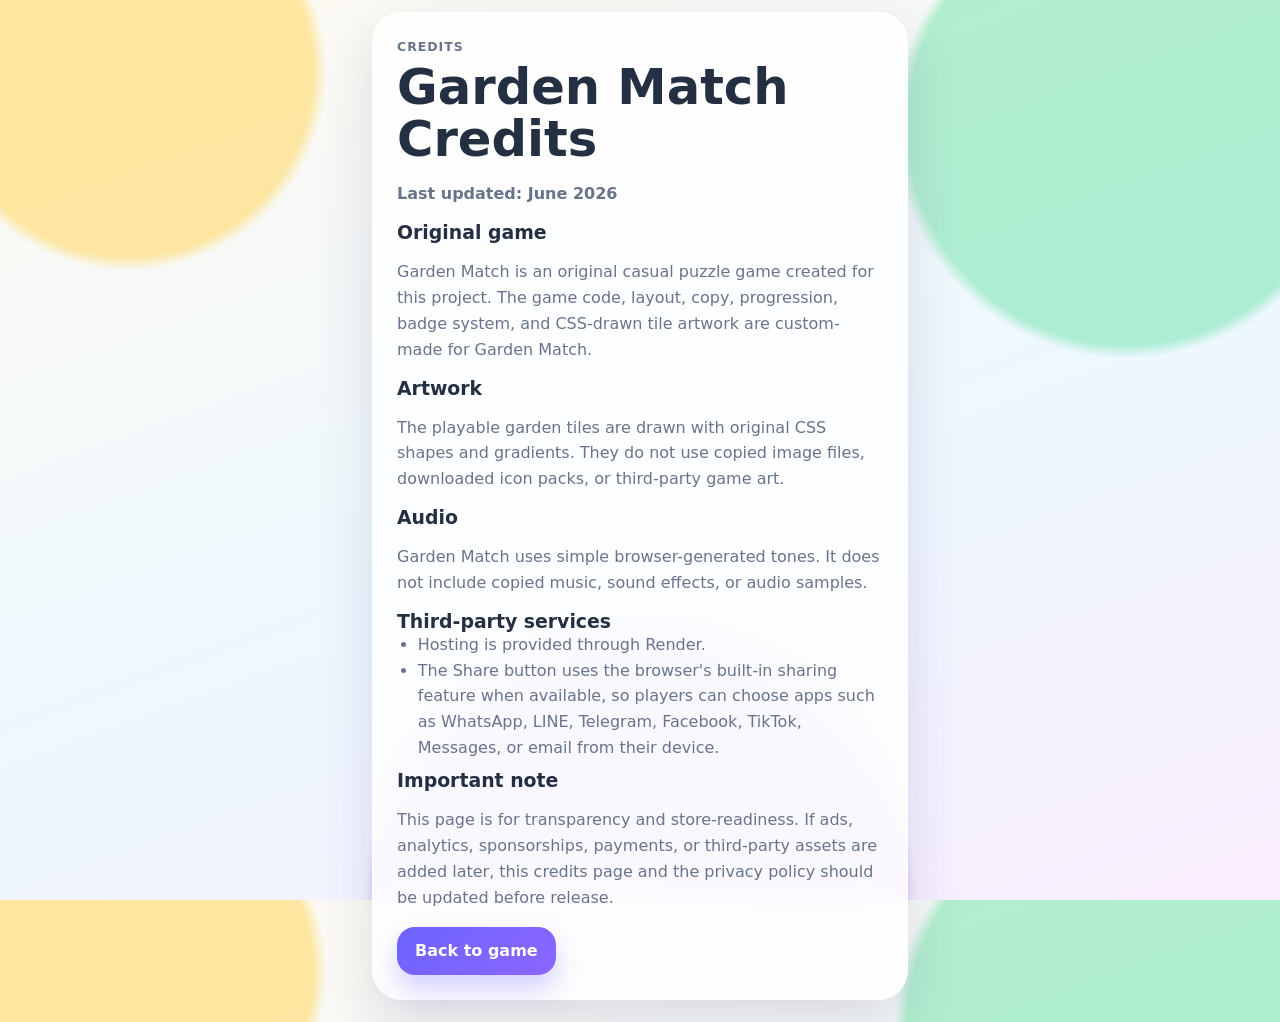
==== commit f2fb5e28: "Refine logo flower settings and share label" ====
--- a/credits.html
+++ b/credits.html
@@ -29,7 +29,7 @@
       <h2>Third-party services</h2>
       <ul>
         <li>Hosting is provided through Render.</li>
-        <li>The Share / LINE button uses the browser's built-in sharing feature when available, so players can choose apps such as LINE, WhatsApp, Telegram, Messages, or email from their device.</li>
+        <li>The Share button uses the browser's built-in sharing feature when available, so players can choose apps such as WhatsApp, LINE, Telegram, Facebook, TikTok, Messages, or email from their device.</li>
       </ul>
 
       <h2>Important note</h2>
--- a/styles.css
+++ b/styles.css
@@ -88,44 +88,73 @@
 }
 
 .logo {
-  width: clamp(72px, 18vw, 96px);
-  height: clamp(72px, 18vw, 96px);
+  width: clamp(78px, 18vw, 104px);
+  height: clamp(78px, 18vw, 104px);
   display: grid;
   place-items: center;
-  border-radius: 28px;
-  background: linear-gradient(145deg, #fff8b9, #bdf8d5 62%, #c9f0ff);
-  box-shadow: inset 0 -10px 20px rgba(20, 90, 70, 0.10), 0 14px 30px rgba(67, 159, 117, 0.20);
+  border-radius: 30px;
+  background:
+    radial-gradient(circle at 68% 26%, rgba(255,255,255,0.98) 0 7%, transparent 8%),
+    radial-gradient(circle at 26% 76%, rgba(255,255,255,0.65) 0 8%, transparent 9%),
+    linear-gradient(145deg, #fff5a8 0%, #9df4c2 48%, #8fd8ff 100%);
+  box-shadow:
+    inset 0 -12px 22px rgba(24, 111, 83, 0.14),
+    inset 0 0 0 2px rgba(255,255,255,0.72),
+    0 18px 36px rgba(55, 152, 129, 0.25);
+  position: relative;
+  overflow: hidden;
+}
+.logo::before {
+  content: '';
+  position: absolute;
+  inset: 11px;
+  border-radius: 24px;
+  border: 2px solid rgba(255,255,255,0.72);
+}
+.logo::after {
+  content: '✦';
+  position: absolute;
+  right: 13px;
+  top: 10px;
+  color: #ffffff;
+  font-size: 20px;
+  text-shadow: 0 2px 8px rgba(82, 71, 180, 0.25);
 }
 
 .logo-flower {
-  width: 58px;
-  height: 58px;
+  width: 66px;
+  height: 66px;
   position: relative;
   display: block;
+  z-index: 1;
 }
 .logo-flower::before {
   content: '';
   position: absolute;
-  inset: 4px;
+  left: 7px;
+  top: 2px;
+  width: 52px;
+  height: 52px;
   border-radius: 50%;
   background:
-    radial-gradient(circle at 50% 50%, #ff8b2c 0 15%, transparent 16%),
-    radial-gradient(circle at 50% 7%, #f5b6ff 0 18%, transparent 19%),
-    radial-gradient(circle at 91% 50%, #f5b6ff 0 18%, transparent 19%),
-    radial-gradient(circle at 50% 91%, #f5b6ff 0 18%, transparent 19%),
-    radial-gradient(circle at 9% 50%, #f5b6ff 0 18%, transparent 19%);
-  filter: drop-shadow(0 6px 8px rgba(125, 84, 178, 0.24));
+    radial-gradient(circle at 50% 50%, #ff8a22 0 13%, #ffd064 14% 20%, transparent 21%),
+    radial-gradient(ellipse at 50% 7%, #ff8ff4 0 18%, transparent 19%),
+    radial-gradient(ellipse at 87% 30%, #ff8ff4 0 18%, transparent 19%),
+    radial-gradient(ellipse at 76% 84%, #ff8ff4 0 18%, transparent 19%),
+    radial-gradient(ellipse at 24% 84%, #ff8ff4 0 18%, transparent 19%),
+    radial-gradient(ellipse at 13% 30%, #ff8ff4 0 18%, transparent 19%);
+  filter: drop-shadow(0 7px 9px rgba(118, 62, 154, 0.28));
 }
 .logo-flower::after {
   content: '';
   position: absolute;
-  left: 25px;
+  left: 29px;
   bottom: 1px;
-  width: 8px;
-  height: 22px;
-  border-radius: 8px;
-  background: #35a853;
-  box-shadow: -13px 9px 0 -2px #62bf73, 13px 9px 0 -2px #62bf73;
+  width: 10px;
+  height: 30px;
+  border-radius: 10px;
+  background: linear-gradient(#26bc66, #15974f);
+  box-shadow: -18px 12px 0 -4px #5bd577, 18px 12px 0 -4px #5bd577;
 }
 
 .eyebrow {
@@ -212,22 +241,27 @@
 .icon-button { width: 48px; background: #fff; font-size: 1.5rem; }
 
 .settings-card {
-  border-radius: 20px;
-  background: rgba(255,255,255,0.60);
-  box-shadow: inset 0 0 0 1px rgba(36,48,66,0.08);
-  overflow: hidden;
-}
-.settings-card summary {
-  cursor: pointer;
-  padding: 12px 14px;
-  color: var(--ink);
+  display: grid;
+  gap: 10px;
+  border-radius: 22px;
+  padding: 13px;
+  background: rgba(255,255,255,0.68);
+  box-shadow: inset 0 0 0 1px rgba(36,48,66,0.08), 0 10px 22px rgba(70, 81, 120, 0.06);
+}
+.settings-title {
+  display: flex;
+  justify-content: space-between;
+  align-items: baseline;
+  gap: 10px;
+}
+.settings-title span {
   font-weight: 950;
-  list-style: none;
-}
-.settings-card summary::-webkit-details-marker { display: none; }
-.settings-card summary::after { content: '▾'; float: right; color: var(--muted); }
-.settings-card[open] summary::after { content: '▴'; }
-.settings-card .settings-grid { padding: 0 12px 12px; }
+  letter-spacing: -0.02em;
+}
+.settings-title small {
+  color: var(--muted);
+  font-weight: 800;
+}
 
 .footer-links {
   display: flex;
@@ -350,29 +384,34 @@
   position: absolute;
   display: block;
 }
+.tile-flower,
+.tile-demo.tile-flower {
+  background: linear-gradient(180deg, #fff1ff, #fff9ef 58%, #eaffe9);
+  box-shadow: 0 7px 0 rgba(124, 73, 145, 0.12), inset 0 0 0 2px rgba(229, 134, 255, 0.30);
+}
 .tile-flower::before {
-  width: 72%;
-  height: 72%;
-  left: 14%;
-  top: 7%;
+  width: 82%;
+  height: 76%;
+  left: 9%;
+  top: 4%;
   border-radius: 50%;
   background:
-    radial-gradient(circle at 50% 50%, #ff8b2c 0 17%, #ffb13d 18% 24%, transparent 25%),
-    radial-gradient(circle at 50% 8%, #efb7ff 0 19%, transparent 20%),
-    radial-gradient(circle at 86% 30%, #efb7ff 0 19%, transparent 20%),
-    radial-gradient(circle at 75% 82%, #efb7ff 0 19%, transparent 20%),
-    radial-gradient(circle at 25% 82%, #efb7ff 0 19%, transparent 20%),
-    radial-gradient(circle at 14% 30%, #efb7ff 0 19%, transparent 20%);
-  filter: drop-shadow(0 4px 5px rgba(117, 74, 148, 0.22));
+    radial-gradient(circle at 50% 50%, #ff7a1a 0 15%, #ffd34e 16% 23%, transparent 24%),
+    radial-gradient(ellipse at 50% 7%, #f47cff 0 20%, transparent 21%),
+    radial-gradient(ellipse at 88% 31%, #f47cff 0 20%, transparent 21%),
+    radial-gradient(ellipse at 76% 84%, #f47cff 0 20%, transparent 21%),
+    radial-gradient(ellipse at 24% 84%, #f47cff 0 20%, transparent 21%),
+    radial-gradient(ellipse at 12% 31%, #f47cff 0 20%, transparent 21%);
+  filter: drop-shadow(0 4px 6px rgba(117, 44, 152, 0.28));
 }
 .tile-flower::after {
-  width: 13%;
-  height: 32%;
-  left: 44%;
-  bottom: 6%;
-  background: #2da65a;
-  border-radius: 8px;
-  box-shadow: -11px 9px 0 -2px #65c879, 11px 9px 0 -2px #65c879;
+  width: 15%;
+  height: 34%;
+  left: 43%;
+  bottom: 4%;
+  background: linear-gradient(#2bd66d, #159a50);
+  border-radius: 10px;
+  box-shadow: -12px 10px 0 -2px #62d878, 12px 10px 0 -2px #62d878;
 }
 .tile-berry::before {
   width: 48%;
